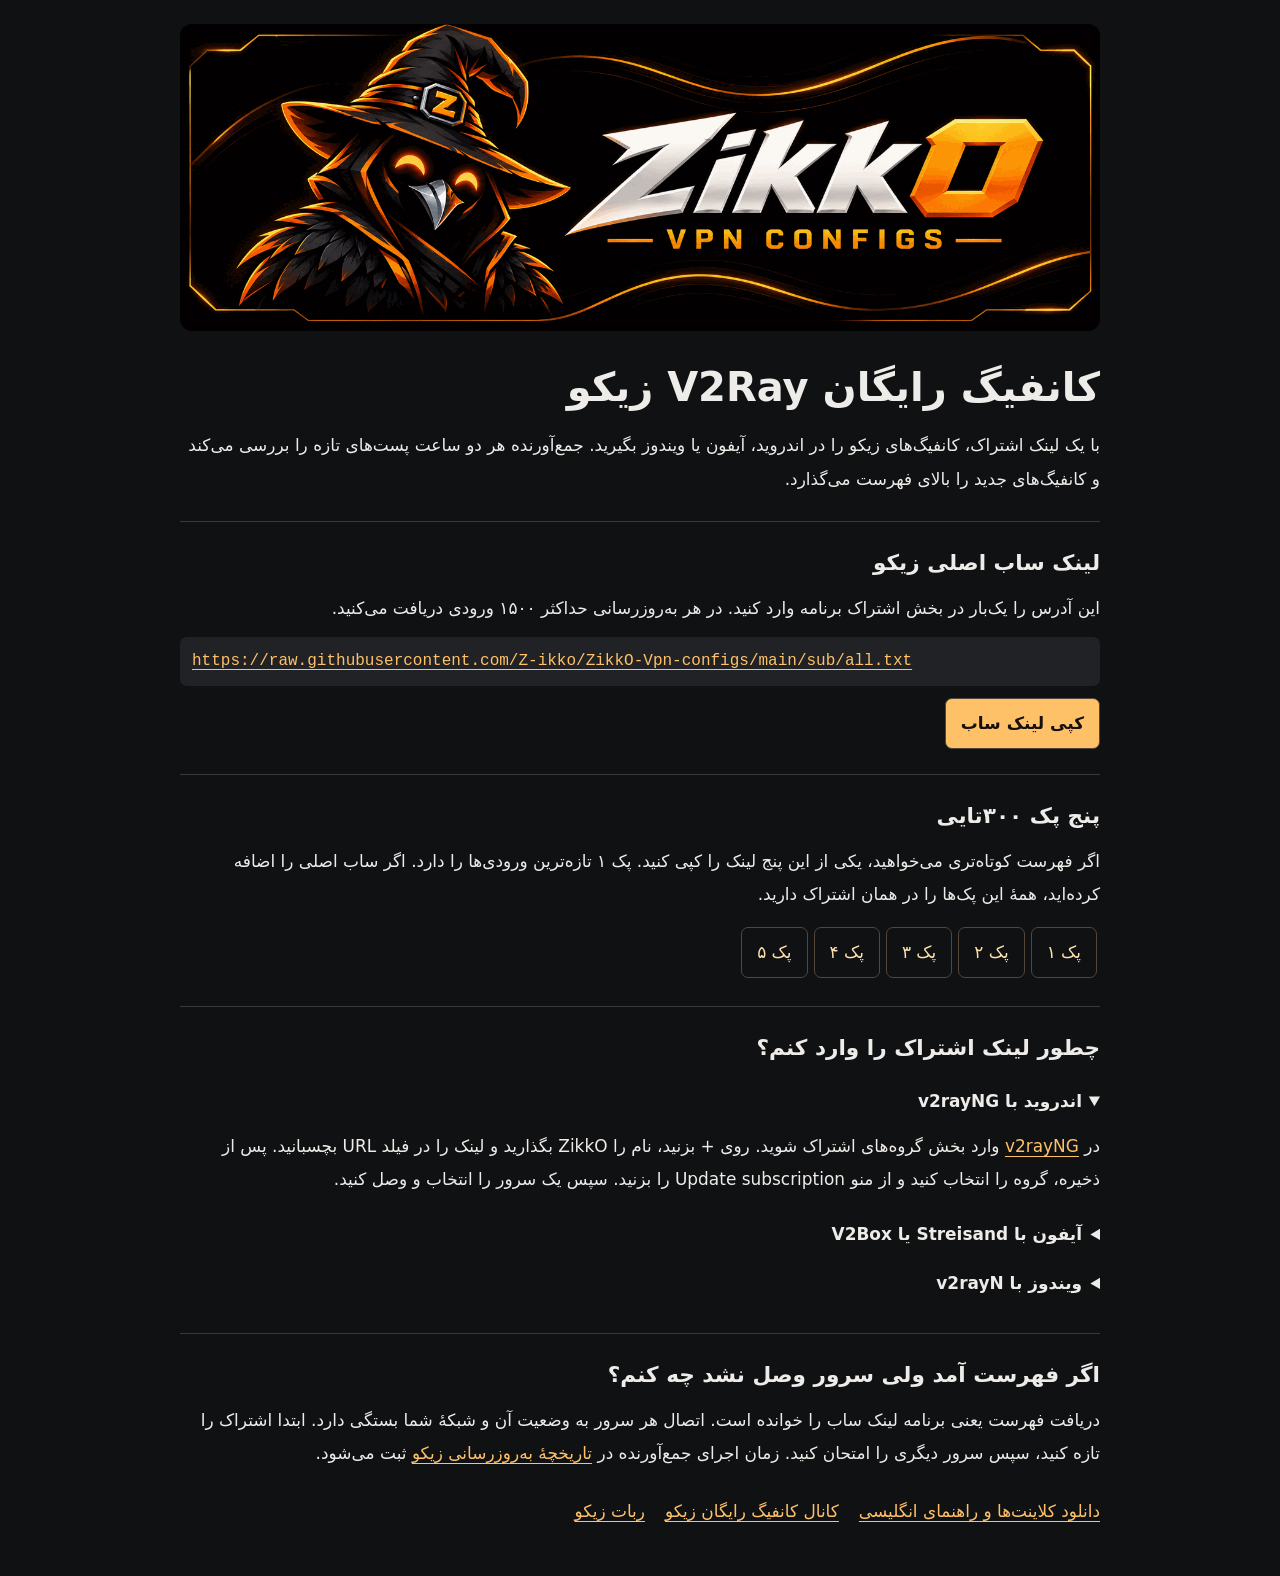
==== index.html @ f749fd69 "Publish the Persian V2Ray subscription and device guide for ZikkO" ====
<!doctype html>
<html lang="fa" dir="rtl"><head><meta charset="utf-8"><meta name="viewport" content="width=device-width,initial-scale=1"><title>کانفیگ رایگان V2Ray زیکو | لینک ساب اندروید، آیفون و ویندوز</title><meta name="description" content="لینک اشتراک زیکو با حداکثر ۱۵۰۰ کانفیگ و پنج پک ۳۰۰تایی. ساب V2Ray را کپی کنید و با راهنمای v2rayNG، Streisand یا v2rayN روی دستگاه خود وارد کنید."><link rel="canonical" href="https://z-ikko.github.io/ZikkO-Vpn-configs/"><meta property="og:type" content="website"><meta property="og:locale" content="fa_IR"><meta property="og:title" content="کانفیگ رایگان V2Ray زیکو | لینک ساب اندروید، آیفون و ویندوز"><meta property="og:description" content="لینک اشتراک زیکو با حداکثر ۱۵۰۰ کانفیگ و پنج پک ۳۰۰تایی. ساب V2Ray را کپی کنید و با راهنمای v2rayNG، Streisand یا v2rayN روی دستگاه خود وارد کنید."><meta property="og:url" content="https://z-ikko.github.io/ZikkO-Vpn-configs/"><meta property="og:image" content="https://z-ikko.github.io/ZikkO-Vpn-configs/cover.png"><meta name="twitter:card" content="summary_large_image">
<style>*{box-sizing:border-box}html{color-scheme:dark}body{background:#101113;color:#eeece9;font:1.06rem/1.95 Tahoma,system-ui,sans-serif;margin:0}main{width:min(100% - 32px,920px);margin:24px auto 48px}header img{display:block;width:100%;height:auto;border-radius:12px}h1{font-size:clamp(1.55rem,4vw,2.5rem);line-height:1.5;margin-bottom:.3em}h2{font-size:1.35rem;margin:0 0 8px}p{margin:0 0 12px}section{margin:25px 0;border-top:1px solid #38393b;padding-top:20px}a{color:#ffc168;text-underline-offset:4px}button,.packs a{border:1px solid #544638;border-radius:7px;padding:8px 15px;font:inherit}.packs a{display:inline-block;margin:3px;color:#ffe0ae;text-decoration:none}button{background:#ffc168;color:#17100c;cursor:pointer;font-weight:bold}.link{display:block;overflow-wrap:anywhere;direction:ltr;text-align:left;background:#202226;padding:12px;border-radius:7px;font:1rem/1.6 monospace;margin:12px 0}summary{cursor:pointer;font-weight:bold;padding:8px 0}details p{margin:4px 0 14px}footer{display:flex;flex-wrap:wrap;gap:20px}a:focus-visible,button:focus-visible,summary:focus-visible{outline:3px solid #ffbf66;outline-offset:3px}</style></head><body><main>
<header><img src="cover.png" alt="زیکو — ZikkO VPN Configs" width="1500" height="508"><h1>کانفیگ رایگان V2Ray زیکو</h1><p>با یک لینک اشتراک، کانفیگ‌های زیکو را در اندروید، آیفون یا ویندوز بگیرید. جمع‌آورنده هر دو ساعت پست‌های تازه را بررسی می‌کند و کانفیگ‌های جدید را بالای فهرست می‌گذارد.</p></header>
<section><h2>لینک ساب اصلی زیکو</h2><p>این آدرس را یک‌بار در بخش اشتراک برنامه وارد کنید. در هر به‌روزرسانی حداکثر ۱۵۰۰ ورودی دریافت می‌کنید.</p><a id="feed" class="link" href="https://raw.githubusercontent.com/Z-ikko/ZikkO-Vpn-configs/main/sub/all.txt">https://raw.githubusercontent.com/Z-ikko/ZikkO-Vpn-configs/main/sub/all.txt</a><button hidden id="copy">کپی لینک ساب</button> <span role="status" id="notice"></span></section>
<section><h2>پنج پک ۳۰۰تایی</h2><p>اگر فهرست کوتاه‌تری می‌خواهید، یکی از این پنج لینک را کپی کنید. پک ۱ تازه‌ترین ورودی‌ها را دارد. اگر ساب اصلی را اضافه کرده‌اید، همهٔ این پک‌ها را در همان اشتراک دارید.</p><div class="packs"><a href="https://raw.githubusercontent.com/Z-ikko/ZikkO-Vpn-configs/main/sub/1.txt">پک ۱</a><a href="https://raw.githubusercontent.com/Z-ikko/ZikkO-Vpn-configs/main/sub/2.txt">پک ۲</a><a href="https://raw.githubusercontent.com/Z-ikko/ZikkO-Vpn-configs/main/sub/3.txt">پک ۳</a><a href="https://raw.githubusercontent.com/Z-ikko/ZikkO-Vpn-configs/main/sub/4.txt">پک ۴</a><a href="https://raw.githubusercontent.com/Z-ikko/ZikkO-Vpn-configs/main/sub/5.txt">پک ۵</a></div></section>
<section><h2>چطور لینک اشتراک را وارد کنم؟</h2>
<details open><summary>اندروید با v2rayNG</summary><p>در <a href="https://github.com/2dust/v2rayNG/releases/latest">v2rayNG</a> وارد بخش گروه‌های اشتراک شوید. روی + بزنید، نام را ZikkO بگذارید و لینک را در فیلد URL بچسبانید. پس از ذخیره، گروه را انتخاب کنید و از منو Update subscription را بزنید. سپس یک سرور را انتخاب و وصل کنید.</p></details>
<details><summary>آیفون با Streisand یا V2Box</summary><p>در <a href="https://apps.apple.com/app/id6450534064">Streisand</a>، پس از کپی لینک روی + و سپس Import from Clipboard بزنید. در <a href="https://apps.apple.com/app/id6446814690">V2Box</a> مسیر Configs ← + ← Add Subscription را باز کنید و لینک را ذخیره کنید. یک سرور را انتخاب کنید و هنگام اولین اتصال، درخواست VPN آیفون را تأیید کنید.</p></details>
<details><summary>ویندوز با v2rayN</summary><p>در <a href="https://github.com/2dust/v2rayN/releases/latest">v2rayN</a>، از Subscription group settings یک گروه بسازید، آدرس ساب را وارد کنید و گروه را ذخیره کنید. اشتراک را به‌روز کنید، یک سرور را فعال کنید و برای برنامه‌هایی که از پروکسی ویندوز استفاده می‌کنند، Set system proxy را انتخاب کنید.</p></details></section>
<section><h2>اگر فهرست آمد ولی سرور وصل نشد چه کنم؟</h2><p>دریافت فهرست یعنی برنامه لینک ساب را خوانده است. اتصال هر سرور به وضعیت آن و شبکهٔ شما بستگی دارد. ابتدا اشتراک را تازه کنید، سپس سرور دیگری را امتحان کنید. زمان اجرای جمع‌آورنده در <a href="https://github.com/Z-ikko/ZikkO-Vpn-configs/actions/workflows/update.yml">تاریخچهٔ به‌روزرسانی زیکو</a> ثبت می‌شود.</p></section>
<footer><a href="https://github.com/Z-ikko/ZikkO-Vpn-configs#clients">دانلود کلاینت‌ها و راهنمای انگلیسی</a><a href="https://t.me/FreeConfigByZikkO1">کانال کانفیگ رایگان زیکو</a><a href="https://t.me/ZikkOVpnBot">ربات زیکو</a></footer></main>
<script>const b=document.getElementById('copy');if(navigator.clipboard){b.hidden=false;b.onclick=async()=>{try{await navigator.clipboard.writeText(document.getElementById('feed').href);document.getElementById('notice').textContent='لینک کپی شد.'}catch{document.getElementById('notice').textContent='آدرس بالا را انتخاب و کپی کنید.'}}}</script></body></html>
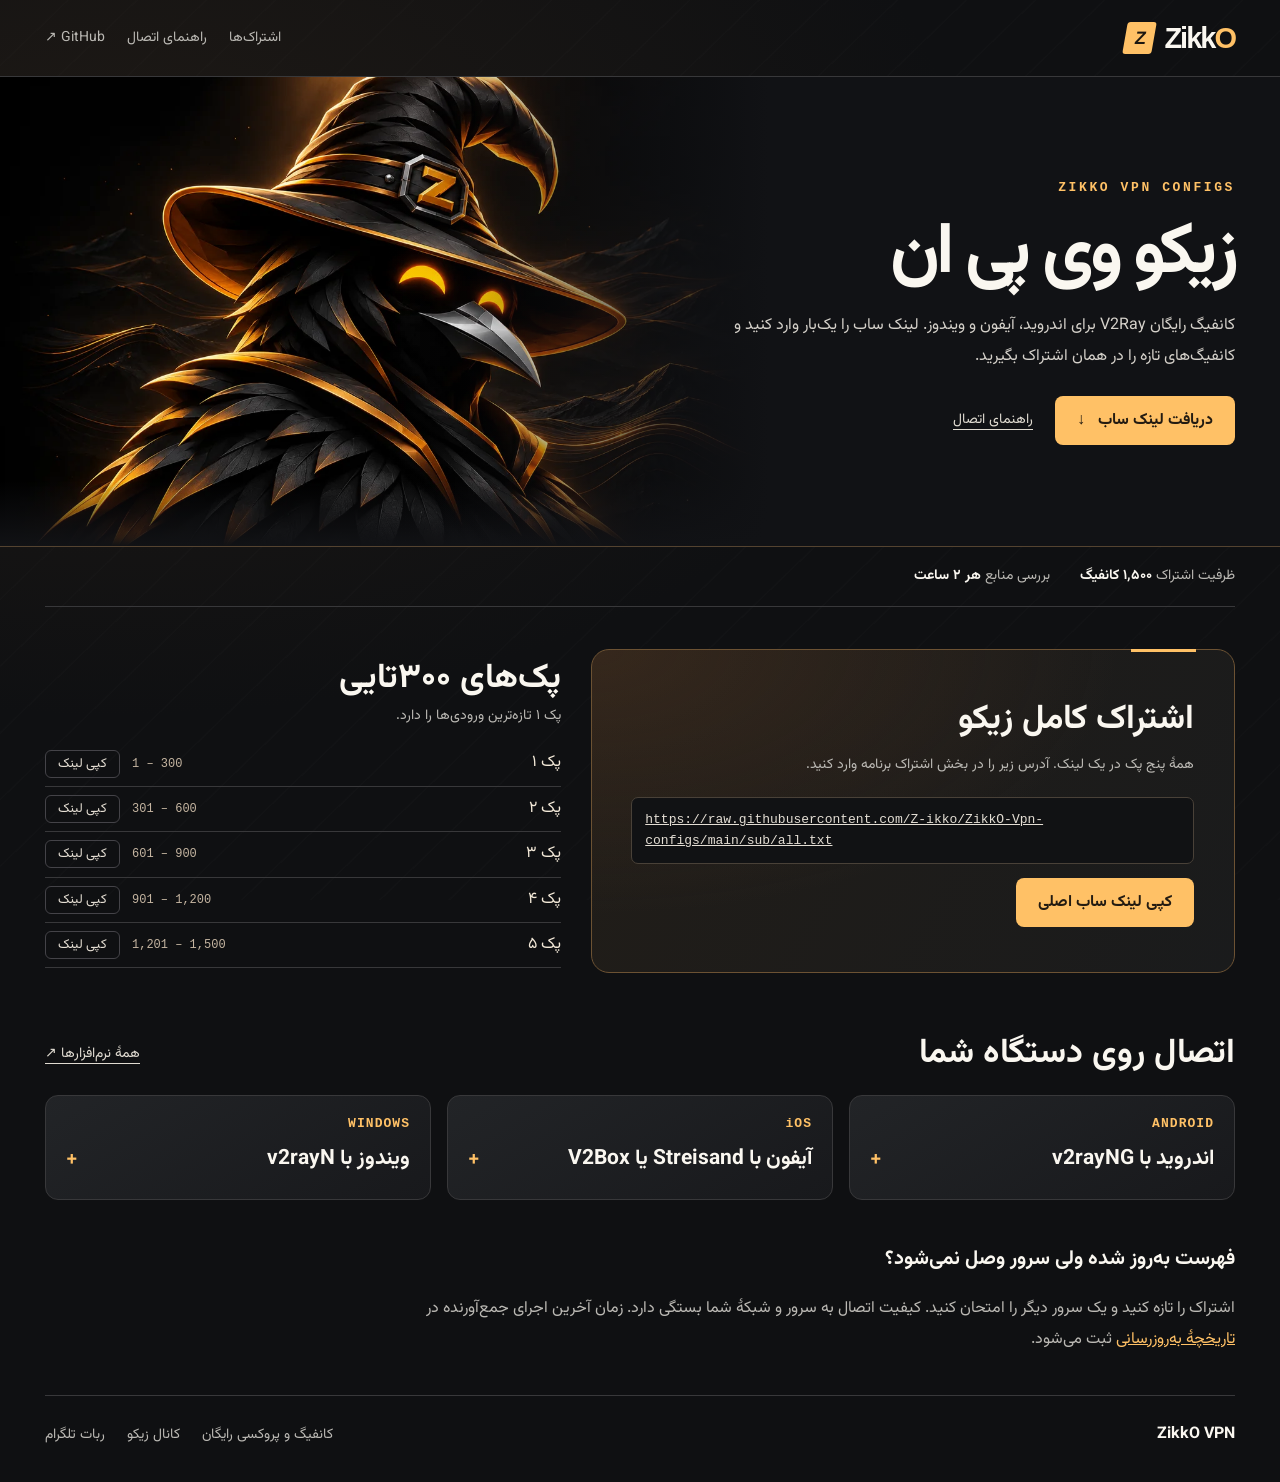
==== commit f1d4d90a: "Redesign the Persian ZikkO VPN site with bespoke artwork and mobile subscription tools" ====
--- a/index.html
+++ b/index.html
@@ -1,13 +1,32 @@
 <!doctype html>
-<html lang="fa" dir="rtl"><head><meta charset="utf-8"><meta name="viewport" content="width=device-width,initial-scale=1"><title>کانفیگ رایگان V2Ray زیکو | لینک ساب اندروید، آیفون و ویندوز</title><meta name="description" content="لینک اشتراک زیکو با حداکثر ۱۵۰۰ کانفیگ و پنج پک ۳۰۰تایی. ساب V2Ray را کپی کنید و با راهنمای v2rayNG، Streisand یا v2rayN روی دستگاه خود وارد کنید."><link rel="canonical" href="https://z-ikko.github.io/ZikkO-Vpn-configs/"><meta property="og:type" content="website"><meta property="og:locale" content="fa_IR"><meta property="og:title" content="کانفیگ رایگان V2Ray زیکو | لینک ساب اندروید، آیفون و ویندوز"><meta property="og:description" content="لینک اشتراک زیکو با حداکثر ۱۵۰۰ کانفیگ و پنج پک ۳۰۰تایی. ساب V2Ray را کپی کنید و با راهنمای v2rayNG، Streisand یا v2rayN روی دستگاه خود وارد کنید."><meta property="og:url" content="https://z-ikko.github.io/ZikkO-Vpn-configs/"><meta property="og:image" content="https://z-ikko.github.io/ZikkO-Vpn-configs/cover.png"><meta name="twitter:card" content="summary_large_image">
-<style>*{box-sizing:border-box}html{color-scheme:dark}body{background:#101113;color:#eeece9;font:1.06rem/1.95 Tahoma,system-ui,sans-serif;margin:0}main{width:min(100% - 32px,920px);margin:24px auto 48px}header img{display:block;width:100%;height:auto;border-radius:12px}h1{font-size:clamp(1.55rem,4vw,2.5rem);line-height:1.5;margin-bottom:.3em}h2{font-size:1.35rem;margin:0 0 8px}p{margin:0 0 12px}section{margin:25px 0;border-top:1px solid #38393b;padding-top:20px}a{color:#ffc168;text-underline-offset:4px}button,.packs a{border:1px solid #544638;border-radius:7px;padding:8px 15px;font:inherit}.packs a{display:inline-block;margin:3px;color:#ffe0ae;text-decoration:none}button{background:#ffc168;color:#17100c;cursor:pointer;font-weight:bold}.link{display:block;overflow-wrap:anywhere;direction:ltr;text-align:left;background:#202226;padding:12px;border-radius:7px;font:1rem/1.6 monospace;margin:12px 0}summary{cursor:pointer;font-weight:bold;padding:8px 0}details p{margin:4px 0 14px}footer{display:flex;flex-wrap:wrap;gap:20px}a:focus-visible,button:focus-visible,summary:focus-visible{outline:3px solid #ffbf66;outline-offset:3px}</style></head><body><main>
-<header><img src="cover.png" alt="زیکو — ZikkO VPN Configs" width="1500" height="508"><h1>کانفیگ رایگان V2Ray زیکو</h1><p>با یک لینک اشتراک، کانفیگ‌های زیکو را در اندروید، آیفون یا ویندوز بگیرید. جمع‌آورنده هر دو ساعت پست‌های تازه را بررسی می‌کند و کانفیگ‌های جدید را بالای فهرست می‌گذارد.</p></header>
-<section><h2>لینک ساب اصلی زیکو</h2><p>این آدرس را یک‌بار در بخش اشتراک برنامه وارد کنید. در هر به‌روزرسانی حداکثر ۱۵۰۰ ورودی دریافت می‌کنید.</p><a id="feed" class="link" href="https://raw.githubusercontent.com/Z-ikko/ZikkO-Vpn-configs/main/sub/all.txt">https://raw.githubusercontent.com/Z-ikko/ZikkO-Vpn-configs/main/sub/all.txt</a><button hidden id="copy">کپی لینک ساب</button> <span role="status" id="notice"></span></section>
-<section><h2>پنج پک ۳۰۰تایی</h2><p>اگر فهرست کوتاه‌تری می‌خواهید، یکی از این پنج لینک را کپی کنید. پک ۱ تازه‌ترین ورودی‌ها را دارد. اگر ساب اصلی را اضافه کرده‌اید، همهٔ این پک‌ها را در همان اشتراک دارید.</p><div class="packs"><a href="https://raw.githubusercontent.com/Z-ikko/ZikkO-Vpn-configs/main/sub/1.txt">پک ۱</a><a href="https://raw.githubusercontent.com/Z-ikko/ZikkO-Vpn-configs/main/sub/2.txt">پک ۲</a><a href="https://raw.githubusercontent.com/Z-ikko/ZikkO-Vpn-configs/main/sub/3.txt">پک ۳</a><a href="https://raw.githubusercontent.com/Z-ikko/ZikkO-Vpn-configs/main/sub/4.txt">پک ۴</a><a href="https://raw.githubusercontent.com/Z-ikko/ZikkO-Vpn-configs/main/sub/5.txt">پک ۵</a></div></section>
-<section><h2>چطور لینک اشتراک را وارد کنم؟</h2>
-<details open><summary>اندروید با v2rayNG</summary><p>در <a href="https://github.com/2dust/v2rayNG/releases/latest">v2rayNG</a> وارد بخش گروه‌های اشتراک شوید. روی + بزنید، نام را ZikkO بگذارید و لینک را در فیلد URL بچسبانید. پس از ذخیره، گروه را انتخاب کنید و از منو Update subscription را بزنید. سپس یک سرور را انتخاب و وصل کنید.</p></details>
-<details><summary>آیفون با Streisand یا V2Box</summary><p>در <a href="https://apps.apple.com/app/id6450534064">Streisand</a>، پس از کپی لینک روی + و سپس Import from Clipboard بزنید. در <a href="https://apps.apple.com/app/id6446814690">V2Box</a> مسیر Configs ← + ← Add Subscription را باز کنید و لینک را ذخیره کنید. یک سرور را انتخاب کنید و هنگام اولین اتصال، درخواست VPN آیفون را تأیید کنید.</p></details>
-<details><summary>ویندوز با v2rayN</summary><p>در <a href="https://github.com/2dust/v2rayN/releases/latest">v2rayN</a>، از Subscription group settings یک گروه بسازید، آدرس ساب را وارد کنید و گروه را ذخیره کنید. اشتراک را به‌روز کنید، یک سرور را فعال کنید و برای برنامه‌هایی که از پروکسی ویندوز استفاده می‌کنند، Set system proxy را انتخاب کنید.</p></details></section>
-<section><h2>اگر فهرست آمد ولی سرور وصل نشد چه کنم؟</h2><p>دریافت فهرست یعنی برنامه لینک ساب را خوانده است. اتصال هر سرور به وضعیت آن و شبکهٔ شما بستگی دارد. ابتدا اشتراک را تازه کنید، سپس سرور دیگری را امتحان کنید. زمان اجرای جمع‌آورنده در <a href="https://github.com/Z-ikko/ZikkO-Vpn-configs/actions/workflows/update.yml">تاریخچهٔ به‌روزرسانی زیکو</a> ثبت می‌شود.</p></section>
-<footer><a href="https://github.com/Z-ikko/ZikkO-Vpn-configs#clients">دانلود کلاینت‌ها و راهنمای انگلیسی</a><a href="https://t.me/FreeConfigByZikkO1">کانال کانفیگ رایگان زیکو</a><a href="https://t.me/ZikkOVpnBot">ربات زیکو</a></footer></main>
-<script>const b=document.getElementById('copy');if(navigator.clipboard){b.hidden=false;b.onclick=async()=>{try{await navigator.clipboard.writeText(document.getElementById('feed').href);document.getElementById('notice').textContent='لینک کپی شد.'}catch{document.getElementById('notice').textContent='آدرس بالا را انتخاب و کپی کنید.'}}}</script></body></html>+<html lang="fa" dir="rtl"><head><meta charset="utf-8"><meta name="viewport" content="width=device-width,initial-scale=1"><title>زیکو وی پی ان (ZikkO VPN) | کانفیگ رایگان V2Ray و لینک ساب زیکو</title><meta name="description" content="لینک اشتراک زیکو با حداکثر ۱۵۰۰ کانفیگ و پنج پک ۳۰۰تایی. ساب V2Ray را کپی کنید و با راهنمای v2rayNG، Streisand یا v2rayN روی دستگاه خود وارد کنید."><link rel="canonical" href="https://z-ikko.github.io/ZikkO-Vpn-configs/"><meta property="og:type" content="website"><meta property="og:locale" content="fa_IR"><meta property="og:title" content="زیکو وی پی ان | کانفیگ رایگان V2Ray و ساب زیکو"><meta property="og:description" content="لینک اشتراک زیکو با حداکثر ۱۵۰۰ کانفیگ و پنج پک ۳۰۰تایی. ساب V2Ray را کپی کنید و با راهنمای v2rayNG، Streisand یا v2rayN روی دستگاه خود وارد کنید."><meta property="og:url" content="https://z-ikko.github.io/ZikkO-Vpn-configs/"><meta property="og:image" content="https://z-ikko.github.io/ZikkO-Vpn-configs/cover.png"><meta name="twitter:card" content="summary_large_image">
+<link rel="stylesheet" href="design.css"><link rel="preload" as="font" href="type.woff2" type="font/woff2" crossorigin><meta name="theme-color" content="#111215"></head>
+<body><a href="#main" class="skip">رفتن به محتوای اصلی</a>
+<header><nav class="wrap"><a class="wordmark" href="./" aria-label="زیکو وی پی ان"><i>Z</i>Zikk<span>O</span></a><div class="navlinks"><a href="#subscription">اشتراک‌ها</a><a href="#guides">راهنمای اتصال</a><a href="https://github.com/Z-ikko/ZikkO-Vpn-configs" lang="en">GitHub ↗</a></div></nav></header>
+<main id="main"><div class="hero"><img src="raven.webp" width="1250" height="833" alt="" fetchpriority="high"><div class="wrap"><article><span class="brandline">ZIKKO VPN CONFIGS</span><h1>زیکو وی پی ان</h1><p>کانفیگ رایگان V2Ray برای اندروید، آیفون و ویندوز. لینک ساب را یک‌بار وارد کنید و کانفیگ‌های تازه را در همان اشتراک بگیرید.</p><div class="inline"><a class="action" href="#subscription">دریافت لینک ساب <span aria-hidden="true">↓</span></a><a class="secondary" href="#guides">راهنمای اتصال</a></div></article></div></div>
+<div class="wrap"><div class="rail"><span>ظرفیت اشتراک <b>۱٬۵۰۰ کانفیگ</b></span><span>بررسی منابع <b>هر ۲ ساعت</b></span></div>
+<section id="subscription" class="workspace"><div class="maincard"><h2>اشتراک کامل زیکو</h2><p class="muted">همهٔ پنج پک در یک لینک. آدرس زیر را در بخش اشتراک برنامه وارد کنید.</p><a class="url" id="all" href="https://raw.githubusercontent.com/Z-ikko/ZikkO-Vpn-configs/main/sub/all.txt">https://raw.githubusercontent.com/Z-ikko/ZikkO-Vpn-configs/main/sub/all.txt</a><div class="inline"><button hidden class="primary" data-feed="all" data-label="اشتراک کامل">کپی لینک ساب اصلی</button></div></div>
+<div class="packs"><h2 class="packhead">پک‌های ۳۰۰تایی</h2><p class="muted">پک ۱ تازه‌ترین ورودی‌ها را دارد.</p>
+<div class="pack"><a id="pack1" href="https://raw.githubusercontent.com/Z-ikko/ZikkO-Vpn-configs/main/sub/1.txt">پک ۱</a><small>1 – 300</small><button hidden class="mini" aria-label="کپی لینک پک ۱" data-feed="pack1" data-label="پک ۱">کپی لینک</button></div>
+<div class="pack"><a id="pack2" href="https://raw.githubusercontent.com/Z-ikko/ZikkO-Vpn-configs/main/sub/2.txt">پک ۲</a><small>301 – 600</small><button hidden class="mini" aria-label="کپی لینک پک ۲" data-feed="pack2" data-label="پک ۲">کپی لینک</button></div>
+<div class="pack"><a id="pack3" href="https://raw.githubusercontent.com/Z-ikko/ZikkO-Vpn-configs/main/sub/3.txt">پک ۳</a><small>601 – 900</small><button hidden class="mini" aria-label="کپی لینک پک ۳" data-feed="pack3" data-label="پک ۳">کپی لینک</button></div>
+<div class="pack"><a id="pack4" href="https://raw.githubusercontent.com/Z-ikko/ZikkO-Vpn-configs/main/sub/4.txt">پک ۴</a><small>901 – 1,200</small><button hidden class="mini" aria-label="کپی لینک پک ۴" data-feed="pack4" data-label="پک ۴">کپی لینک</button></div>
+<div class="pack"><a id="pack5" href="https://raw.githubusercontent.com/Z-ikko/ZikkO-Vpn-configs/main/sub/5.txt">پک ۵</a><small>1,201 – 1,500</small><button hidden class="mini" aria-label="کپی لینک پک ۵" data-feed="pack5" data-label="پک ۵">کپی لینک</button></div></div></section>
+<section id="guides"><div class="sectitle"><h2>اتصال روی دستگاه شما</h2><a class="secondary" href="https://github.com/Z-ikko/ZikkO-Vpn-configs#clients">همهٔ نرم‌افزارها ↗</a></div><div class="guides"><details class="guide"><summary><span lang="en">ANDROID</span><b>اندروید با v2rayNG</b></summary><p>در <a href="https://github.com/2dust/v2rayNG/releases/latest">v2rayNG</a> وارد بخش گروه‌های اشتراک شوید. روی + بزنید، نام را ZikkO بگذارید و لینک را در فیلد URL بچسبانید. پس از ذخیره، گروه را انتخاب کنید و از منو Update subscription را بزنید. سپس یک سرور را انتخاب و وصل کنید.</p></details>
+<details class="guide"><summary><span lang="en">iOS</span><b>آیفون با Streisand یا V2Box</b></summary><p>در <a href="https://apps.apple.com/app/id6450534064">Streisand</a>، پس از کپی لینک روی + و سپس Import from Clipboard بزنید. در <a href="https://apps.apple.com/app/id6446814690">V2Box</a> مسیر Configs ← + ← Add Subscription را باز کنید و لینک را ذخیره کنید. یک سرور را انتخاب کنید و هنگام اولین اتصال، درخواست VPN آیفون را تأیید کنید.</p></details>
+<details class="guide"><summary><span lang="en">WINDOWS</span><b>ویندوز با v2rayN</b></summary><p>در <a href="https://github.com/2dust/v2rayN/releases/latest">v2rayN</a>، از Subscription group settings یک گروه بسازید، آدرس ساب را وارد کنید و گروه را ذخیره کنید. اشتراک را به‌روز کنید، یک سرور را فعال کنید و برای برنامه‌هایی که از پروکسی ویندوز استفاده می‌کنند، Set system proxy را انتخاب کنید.</p></details></div></section>
+<section class="help"><h2>فهرست به‌روز شده ولی سرور وصل نمی‌شود؟</h2><p>اشتراک را تازه کنید و یک سرور دیگر را امتحان کنید. کیفیت اتصال به سرور و شبکهٔ شما بستگی دارد. زمان آخرین اجرای جمع‌آورنده در <a href="https://github.com/Z-ikko/ZikkO-Vpn-configs/actions/workflows/update.yml">تاریخچهٔ به‌روزرسانی</a> ثبت می‌شود.</p></section>
+<footer><b dir="ltr">ZikkO VPN</b><div class="inline"><a href="https://t.me/FreeConfigByZikkO1">کانفیگ و پروکسی رایگان</a><a href="https://t.me/VPNByZikkO">کانال زیکو</a><a href="https://t.me/ZikkOVpnBot">ربات تلگرام</a></div></footer></div></main>
+<div class="toast" role="status" aria-live="polite"></div><script>
+const notice=document.querySelector('.toast');let timeout;
+for(const button of document.querySelectorAll('[data-feed]')){
+ if(!navigator.clipboard)continue;
+ button.hidden=false;
+ button.addEventListener('click',async()=>{
+ const link=document.getElementById(button.dataset.feed);
+ try{await navigator.clipboard.writeText(link.href);notice.textContent='لینک '+button.dataset.label+' کپی شد.'}
+ catch{notice.textContent='روی لینک بزنید و گزینهٔ کپی آدرس را انتخاب کنید.'}
+ clearTimeout(timeout);timeout=setTimeout(()=>notice.textContent='',3500);
+ });
+}
+</script></body></html>
--- a/design.css
+++ b/design.css
@@ -0,0 +1,3 @@
+@font-face{font-family:Vazir;src:url(type.woff2) format("woff2");font-weight:100 900;font-display:swap}
+:root{color-scheme:dark;--gold:#ffc166;--ink:#101114;--text:#faf7f0;--muted:#bbb9b4;--stroke:#38383a}*{box-sizing:border-box}html{scroll-behavior:smooth}body{margin:0;background:#0f1012;color:var(--text);font:16px/1.9 Vazir,Tahoma,sans-serif}body:before{content:"";position:absolute;z-index:-1;inset:0 0 auto;height:900px;background:radial-gradient(ellipse at 9% 23%,#392a1b60,transparent 52%),repeating-linear-gradient(136deg,transparent 0 46px,#ffffff03 47px 48px)}.wrap{width:min(1190px,calc(100% - 64px));margin:auto}a{color:inherit}.skip{position:absolute;top:-100px}.skip:focus{top:0;z-index:9;background:#161616}header{border-bottom:1px solid var(--stroke)}nav,.navlinks,.wordmark,.rail,.inline,.pack,.sectitle,footer{display:flex;align-items:center}nav{min-height:76px;justify-content:space-between;gap:18px}.wordmark{text-decoration:none;font:900 29px/1 Arial,sans-serif;letter-spacing:-2px;direction:ltr}.wordmark i{font:900 18px/1 Arial;background:var(--gold);color:#1c1710;transform:skew(-10deg);padding:7px 10px;margin-right:10px;border-radius:3px}.wordmark span{color:var(--gold)}.navlinks,.inline{gap:22px}.navlinks a,footer a{text-decoration:none;color:var(--muted);font-size:14px}.navlinks a:hover,footer a:hover{color:var(--gold)}.hero{isolation:isolate;position:relative;overflow:hidden;background:#111215;min-height:470px;display:grid;align-items:center;border-bottom:1px solid #544330}.hero img{position:absolute;z-index:-2;left:0;width:61%;height:100%;object-fit:cover;object-position:50% 40%}.hero:after{content:"";position:absolute;z-index:-1;inset:0;background:linear-gradient(90deg,transparent 30%,#11121510 36%,#111215 60%),linear-gradient(0deg,#111215,transparent 14%)}.hero .wrap{padding-block:52px}.hero article{width:44%;margin-inline-end:auto}.brandline{color:var(--gold);display:block;direction:ltr;text-align:right;font:bold 13px/1.5 monospace;letter-spacing:.2em}.hero h1{font-size:clamp(42px,5.6vw,82px);line-height:1.25;letter-spacing:-.055em;margin:12px 0}.hero p{color:#d5d1ca;max-width:32em;margin:8px 0 24px}.action,.primary{display:inline-flex;align-items:center;justify-content:center;gap:13px;border-radius:8px;text-decoration:none;font:700 16px Vazir;color:#231b11;background:var(--gold);border:0;padding:12px 22px;cursor:pointer}.secondary{color:#e0dbd1;text-underline-offset:6px;font-size:14px}.rail{flex-wrap:wrap;gap:8px 30px;padding:16px 0;color:var(--muted);font-size:14px;border-bottom:1px solid var(--stroke)}.rail b{color:var(--text)}section{scroll-margin-top:16px}.workspace{display:grid;grid-template-columns:1.25fr 1fr;gap:30px;margin:42px 0 56px}.maincard{position:relative;display:flex;flex-direction:column;justify-content:center;background:radial-gradient(ellipse at 0% 0%,#5d3c2459,transparent 58%),linear-gradient(120deg,#211d18,#1a1b1c);border:1px solid #6c5233;border-radius:18px;padding:clamp(22px,3.1vw,44px);min-width:0}.maincard:before{content:"";background:var(--gold);position:absolute;top:-1px;right:38px;width:65px;height:3px}.maincard h2,.sectitle h2,.packhead{font-size:clamp(23px,3vw,34px);line-height:1.45;margin:0}.muted,.copymsg{color:var(--muted);font-size:14px}.maincard p{margin:8px 0 18px}.url{display:block;direction:ltr;text-align:left;font:13px/1.65 monospace;color:#e4ded4;overflow-wrap:anywhere;border:1px solid #494138;border-radius:7px;background:#111214;padding:11px 13px;margin:0 0 14px}.copymsg{min-height:24px}.primary:hover,.action:hover{background:#ffce83}.packs{padding:5px 0}.packs>p{margin:0 0 12px}.pack{gap:12px;padding:7px 0;border-bottom:1px solid var(--stroke)}.pack a{color:#f3e9d8;text-decoration:none;flex:1}.pack a:hover{text-decoration:underline}.pack small{font:12px/1 monospace;color:#c5b5a1;direction:ltr}.mini{background:transparent;border:1px solid #444348;color:#e6dfd4;font:13px Vazir;border-radius:6px;padding:3px 12px;cursor:pointer}.mini:hover{border-color:var(--gold)}.sectitle{justify-content:space-between;gap:14px;margin-bottom:16px}.guides{display:grid;grid-template-columns:repeat(3,1fr);gap:16px;align-items:start}.guide{background:linear-gradient(150deg,#222427,#18191c);border:1px solid var(--stroke);border-radius:13px;overflow:hidden}.guide summary{padding:20px;cursor:pointer;list-style:none}.guide summary::-webkit-details-marker{display:none}.guide summary span{display:block;color:var(--gold);font:600 13px monospace;letter-spacing:.08em;text-align:right}.guide summary b{display:block;margin-top:8px;font-size:21px}.guide summary b:after{content:"+";float:left;color:var(--gold)}.guide[open] summary b:after{content:"−"}.guide p{padding:0 20px 16px;margin:0;font-size:15px;color:#d6d1ca}.guide a,.help a{color:var(--gold)}.help{margin:40px 0}.help h2{font-size:20px}.help p{max-width:850px;color:var(--muted)}footer{justify-content:space-between;gap:20px;flex-wrap:wrap;border-top:1px solid var(--stroke);padding:24px 0 32px}footer .inline{flex-wrap:wrap}.toast{position:fixed;bottom:20px;left:50%;transform:translateX(-50%);background:#ffcf84;color:#221b12;padding:7px 18px;border-radius:7px;z-index:3}.toast:empty{display:none}[hidden]{display:none!important}:focus-visible{outline:3px solid #ffcf84;outline-offset:4px}
+@media(max-width:760px){.wrap{width:calc(100% - 32px)}nav{min-height:62px}.navlinks{gap:14px}.wordmark{font-size:24px}.hero{display:block;min-height:0}.hero img{width:100%;height:290px;object-position:center 37%;top:0}.hero:after{background:linear-gradient(180deg,transparent 130px,#111215 285px)}.hero .wrap{padding:245px 0 28px}.hero article{width:100%}.hero h1{font-size:48px;margin:3px 0}.hero p{margin-bottom:16px}.workspace,.guides{grid-template-columns:1fr}.workspace{gap:22px;margin:26px 0 36px}.guides{gap:10px}.guide summary{padding:13px 18px}.guide summary b{margin:2px 0}.rail{gap:6px 20px}.sectitle{flex-wrap:wrap}.inline{gap:14px}.navlinks a{font-size:13px}}@media(prefers-reduced-motion:reduce){html{scroll-behavior:auto}}
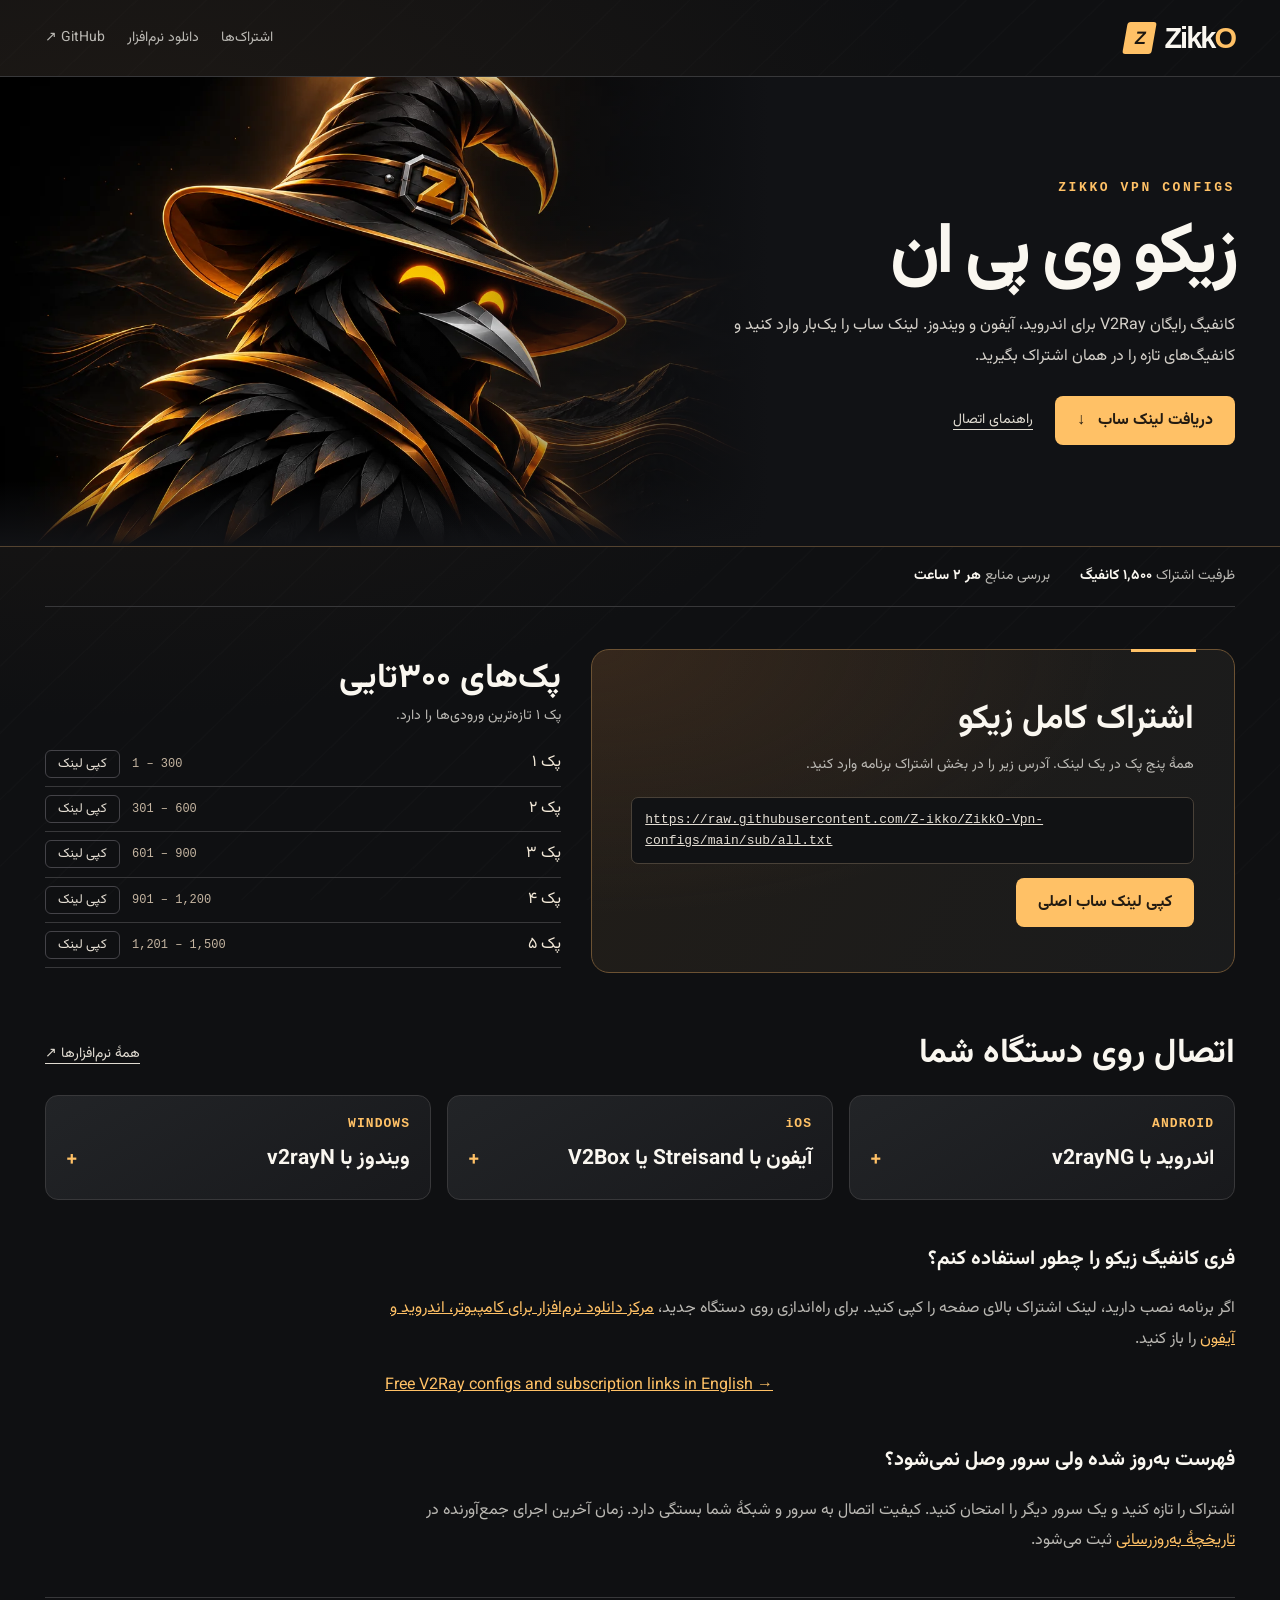
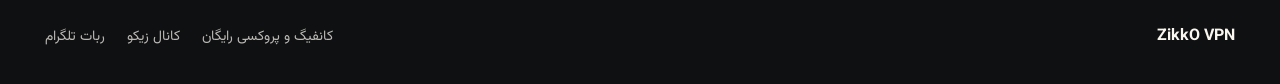
==== commit e5b422fa: "Publish a Persian app download center and English free config guide" ====
--- a/index.html
+++ b/index.html
@@ -2,7 +2,7 @@
 <html lang="fa" dir="rtl"><head><meta charset="utf-8"><meta name="viewport" content="width=device-width,initial-scale=1"><title>زیکو وی پی ان (ZikkO VPN) | کانفیگ رایگان V2Ray و لینک ساب زیکو</title><meta name="description" content="لینک اشتراک زیکو با حداکثر ۱۵۰۰ کانفیگ و پنج پک ۳۰۰تایی. ساب V2Ray را کپی کنید و با راهنمای v2rayNG، Streisand یا v2rayN روی دستگاه خود وارد کنید."><link rel="canonical" href="https://z-ikko.github.io/ZikkO-Vpn-configs/"><meta property="og:type" content="website"><meta property="og:locale" content="fa_IR"><meta property="og:title" content="زیکو وی پی ان | کانفیگ رایگان V2Ray و ساب زیکو"><meta property="og:description" content="لینک اشتراک زیکو با حداکثر ۱۵۰۰ کانفیگ و پنج پک ۳۰۰تایی. ساب V2Ray را کپی کنید و با راهنمای v2rayNG، Streisand یا v2rayN روی دستگاه خود وارد کنید."><meta property="og:url" content="https://z-ikko.github.io/ZikkO-Vpn-configs/"><meta property="og:image" content="https://z-ikko.github.io/ZikkO-Vpn-configs/cover.png"><meta name="twitter:card" content="summary_large_image">
 <link rel="stylesheet" href="design.css"><link rel="preload" as="font" href="type.woff2" type="font/woff2" crossorigin><meta name="theme-color" content="#111215"></head>
 <body><a href="#main" class="skip">رفتن به محتوای اصلی</a>
-<header><nav class="wrap"><a class="wordmark" href="./" aria-label="زیکو وی پی ان"><i>Z</i>Zikk<span>O</span></a><div class="navlinks"><a href="#subscription">اشتراک‌ها</a><a href="#guides">راهنمای اتصال</a><a href="https://github.com/Z-ikko/ZikkO-Vpn-configs" lang="en">GitHub ↗</a></div></nav></header>
+<header><nav class="wrap"><a class="wordmark" href="./" aria-label="زیکو وی پی ان"><i>Z</i>Zikk<span>O</span></a><div class="navlinks"><a href="#subscription">اشتراک‌ها</a><a href="downloads/">دانلود نرم‌افزار</a><a href="https://github.com/Z-ikko/ZikkO-Vpn-configs" lang="en">GitHub ↗</a></div></nav></header>
 <main id="main"><div class="hero"><img src="raven.webp" width="1250" height="833" alt="" fetchpriority="high"><div class="wrap"><article><span class="brandline">ZIKKO VPN CONFIGS</span><h1>زیکو وی پی ان</h1><p>کانفیگ رایگان V2Ray برای اندروید، آیفون و ویندوز. لینک ساب را یک‌بار وارد کنید و کانفیگ‌های تازه را در همان اشتراک بگیرید.</p><div class="inline"><a class="action" href="#subscription">دریافت لینک ساب <span aria-hidden="true">↓</span></a><a class="secondary" href="#guides">راهنمای اتصال</a></div></article></div></div>
 <div class="wrap"><div class="rail"><span>ظرفیت اشتراک <b>۱٬۵۰۰ کانفیگ</b></span><span>بررسی منابع <b>هر ۲ ساعت</b></span></div>
 <section id="subscription" class="workspace"><div class="maincard"><h2>اشتراک کامل زیکو</h2><p class="muted">همهٔ پنج پک در یک لینک. آدرس زیر را در بخش اشتراک برنامه وارد کنید.</p><a class="url" id="all" href="https://raw.githubusercontent.com/Z-ikko/ZikkO-Vpn-configs/main/sub/all.txt">https://raw.githubusercontent.com/Z-ikko/ZikkO-Vpn-configs/main/sub/all.txt</a><div class="inline"><button hidden class="primary" data-feed="all" data-label="اشتراک کامل">کپی لینک ساب اصلی</button></div></div>
@@ -15,7 +15,7 @@
 <section id="guides"><div class="sectitle"><h2>اتصال روی دستگاه شما</h2><a class="secondary" href="https://github.com/Z-ikko/ZikkO-Vpn-configs#clients">همهٔ نرم‌افزارها ↗</a></div><div class="guides"><details class="guide"><summary><span lang="en">ANDROID</span><b>اندروید با v2rayNG</b></summary><p>در <a href="https://github.com/2dust/v2rayNG/releases/latest">v2rayNG</a> وارد بخش گروه‌های اشتراک شوید. روی + بزنید، نام را ZikkO بگذارید و لینک را در فیلد URL بچسبانید. پس از ذخیره، گروه را انتخاب کنید و از منو Update subscription را بزنید. سپس یک سرور را انتخاب و وصل کنید.</p></details>
 <details class="guide"><summary><span lang="en">iOS</span><b>آیفون با Streisand یا V2Box</b></summary><p>در <a href="https://apps.apple.com/app/id6450534064">Streisand</a>، پس از کپی لینک روی + و سپس Import from Clipboard بزنید. در <a href="https://apps.apple.com/app/id6446814690">V2Box</a> مسیر Configs ← + ← Add Subscription را باز کنید و لینک را ذخیره کنید. یک سرور را انتخاب کنید و هنگام اولین اتصال، درخواست VPN آیفون را تأیید کنید.</p></details>
 <details class="guide"><summary><span lang="en">WINDOWS</span><b>ویندوز با v2rayN</b></summary><p>در <a href="https://github.com/2dust/v2rayN/releases/latest">v2rayN</a>، از Subscription group settings یک گروه بسازید، آدرس ساب را وارد کنید و گروه را ذخیره کنید. اشتراک را به‌روز کنید، یک سرور را فعال کنید و برای برنامه‌هایی که از پروکسی ویندوز استفاده می‌کنند، Set system proxy را انتخاب کنید.</p></details></div></section>
-<section class="help"><h2>فهرست به‌روز شده ولی سرور وصل نمی‌شود؟</h2><p>اشتراک را تازه کنید و یک سرور دیگر را امتحان کنید. کیفیت اتصال به سرور و شبکهٔ شما بستگی دارد. زمان آخرین اجرای جمع‌آورنده در <a href="https://github.com/Z-ikko/ZikkO-Vpn-configs/actions/workflows/update.yml">تاریخچهٔ به‌روزرسانی</a> ثبت می‌شود.</p></section>
+<section class="help"><h2>فری کانفیگ زیکو را چطور استفاده کنم؟</h2><p>اگر برنامه نصب دارید، لینک اشتراک بالای صفحه را کپی کنید. برای راه‌اندازی روی دستگاه جدید، <a href="downloads/">مرکز دانلود نرم‌افزار برای کامپیوتر، اندروید و آیفون</a> را باز کنید.</p><p lang="en" dir="ltr"><a href="free-config/">Free V2Ray configs and subscription links in English →</a></p></section><section class="help"><h2>فهرست به‌روز شده ولی سرور وصل نمی‌شود؟</h2><p>اشتراک را تازه کنید و یک سرور دیگر را امتحان کنید. کیفیت اتصال به سرور و شبکهٔ شما بستگی دارد. زمان آخرین اجرای جمع‌آورنده در <a href="https://github.com/Z-ikko/ZikkO-Vpn-configs/actions/workflows/update.yml">تاریخچهٔ به‌روزرسانی</a> ثبت می‌شود.</p></section>
 <footer><b dir="ltr">ZikkO VPN</b><div class="inline"><a href="https://t.me/FreeConfigByZikkO1">کانفیگ و پروکسی رایگان</a><a href="https://t.me/VPNByZikkO">کانال زیکو</a><a href="https://t.me/ZikkOVpnBot">ربات تلگرام</a></div></footer></div></main>
 <div class="toast" role="status" aria-live="polite"></div><script>
 const notice=document.querySelector('.toast');let timeout;
